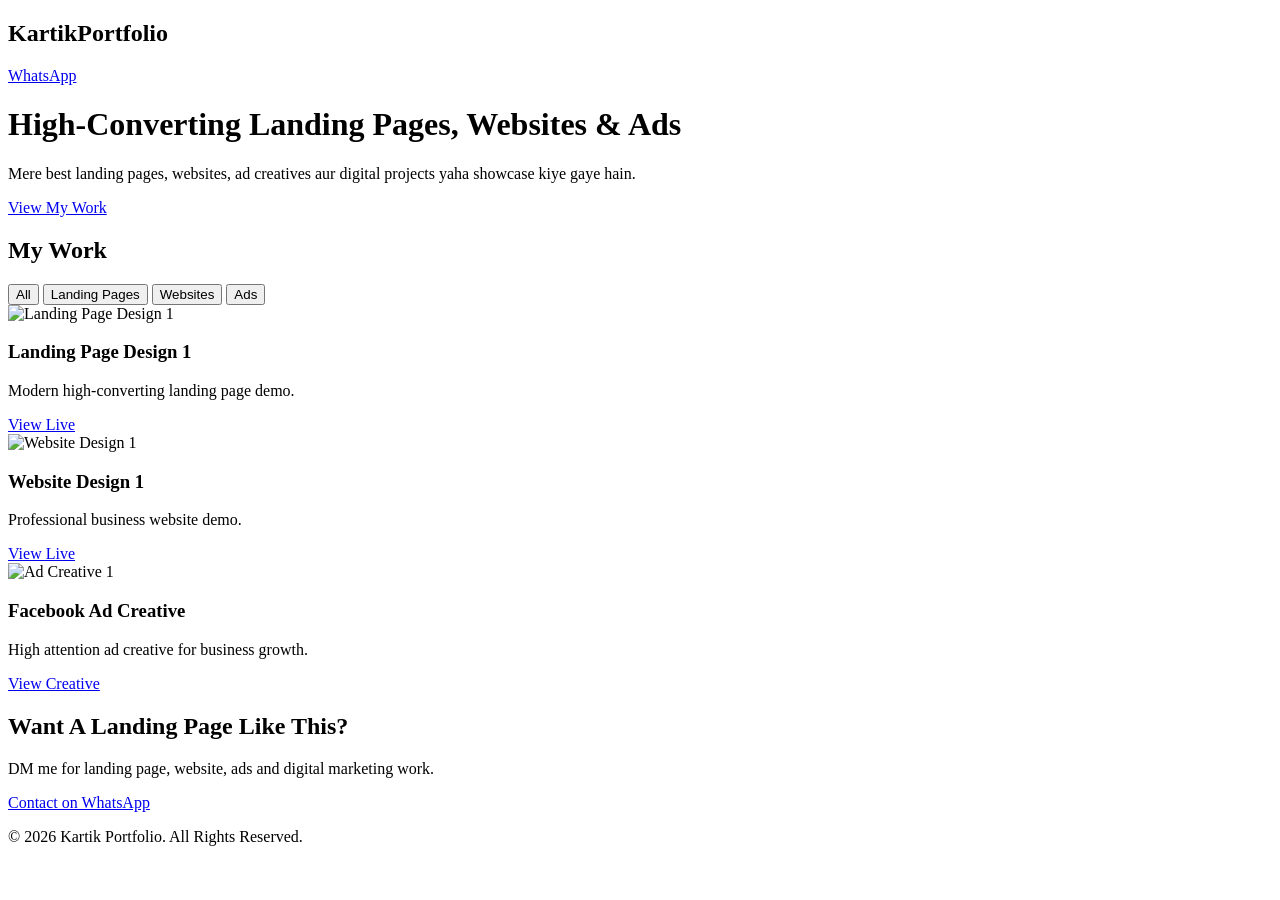
==== index.html @ cfd78c70 "Create index.html" ====
<!DOCTYPE html>
<html lang="en">
<head>
  <meta charset="UTF-8" />
  <meta name="viewport" content="width=device-width, initial-scale=1.0" />
  <title>Kartik Portfolio | Landing Pages, Websites & Ads</title>
  <link rel="stylesheet" href="style.css" />
</head>
<body>

<header class="hero">
  <nav>
    <h2 class="logo">Kartik<span>Portfolio</span></h2>
    <a href="https://wa.me/916353527607" class="nav-btn" target="_blank">WhatsApp</a>
  </nav>

  <div class="hero-content">
    <h1>High-Converting Landing Pages, Websites & Ads</h1>
    <p>Mere best landing pages, websites, ad creatives aur digital projects yaha showcase kiye gaye hain.</p>
    <a href="#work" class="main-btn">View My Work</a>
  </div>
</header>

<section class="tabs-section" id="work">
  <h2>My Work</h2>

  <div class="tabs">
    <button class="tab active" data-filter="all">All</button>
    <button class="tab" data-filter="landing">Landing Pages</button>
    <button class="tab" data-filter="website">Websites</button>
    <button class="tab" data-filter="ads">Ads</button>
  </div>

  <div class="projects">

    <div class="card" data-category="landing">
      <img src="assets/images/design-1-preview.jpg" alt="Landing Page Design 1">
      <h3>Landing Page Design 1</h3>
      <p>Modern high-converting landing page demo.</p>
      <a href="landing-pages/design-1/" target="_blank">View Live</a>
    </div>

    <div class="card" data-category="website">
      <img src="assets/images/website-1-preview.jpg" alt="Website Design 1">
      <h3>Website Design 1</h3>
      <p>Professional business website demo.</p>
      <a href="websites/website-1/" target="_blank">View Live</a>
    </div>

    <div class="card" data-category="ads">
      <img src="assets/images/ad-1-preview.jpg" alt="Ad Creative 1">
      <h3>Facebook Ad Creative</h3>
      <p>High attention ad creative for business growth.</p>
      <a href="assets/images/ad-1-preview.jpg" target="_blank">View Creative</a>
    </div>

  </div>
</section>

<section class="contact">
  <h2>Want A Landing Page Like This?</h2>
  <p>DM me for landing page, website, ads and digital marketing work.</p>
  <a href="https://wa.me/916353527607" target="_blank" class="main-btn">Contact on WhatsApp</a>
</section>

<footer>
  <p>© 2026 Kartik Portfolio. All Rights Reserved.</p>
</footer>

<script src="script.js"></script>
</body>
</html>
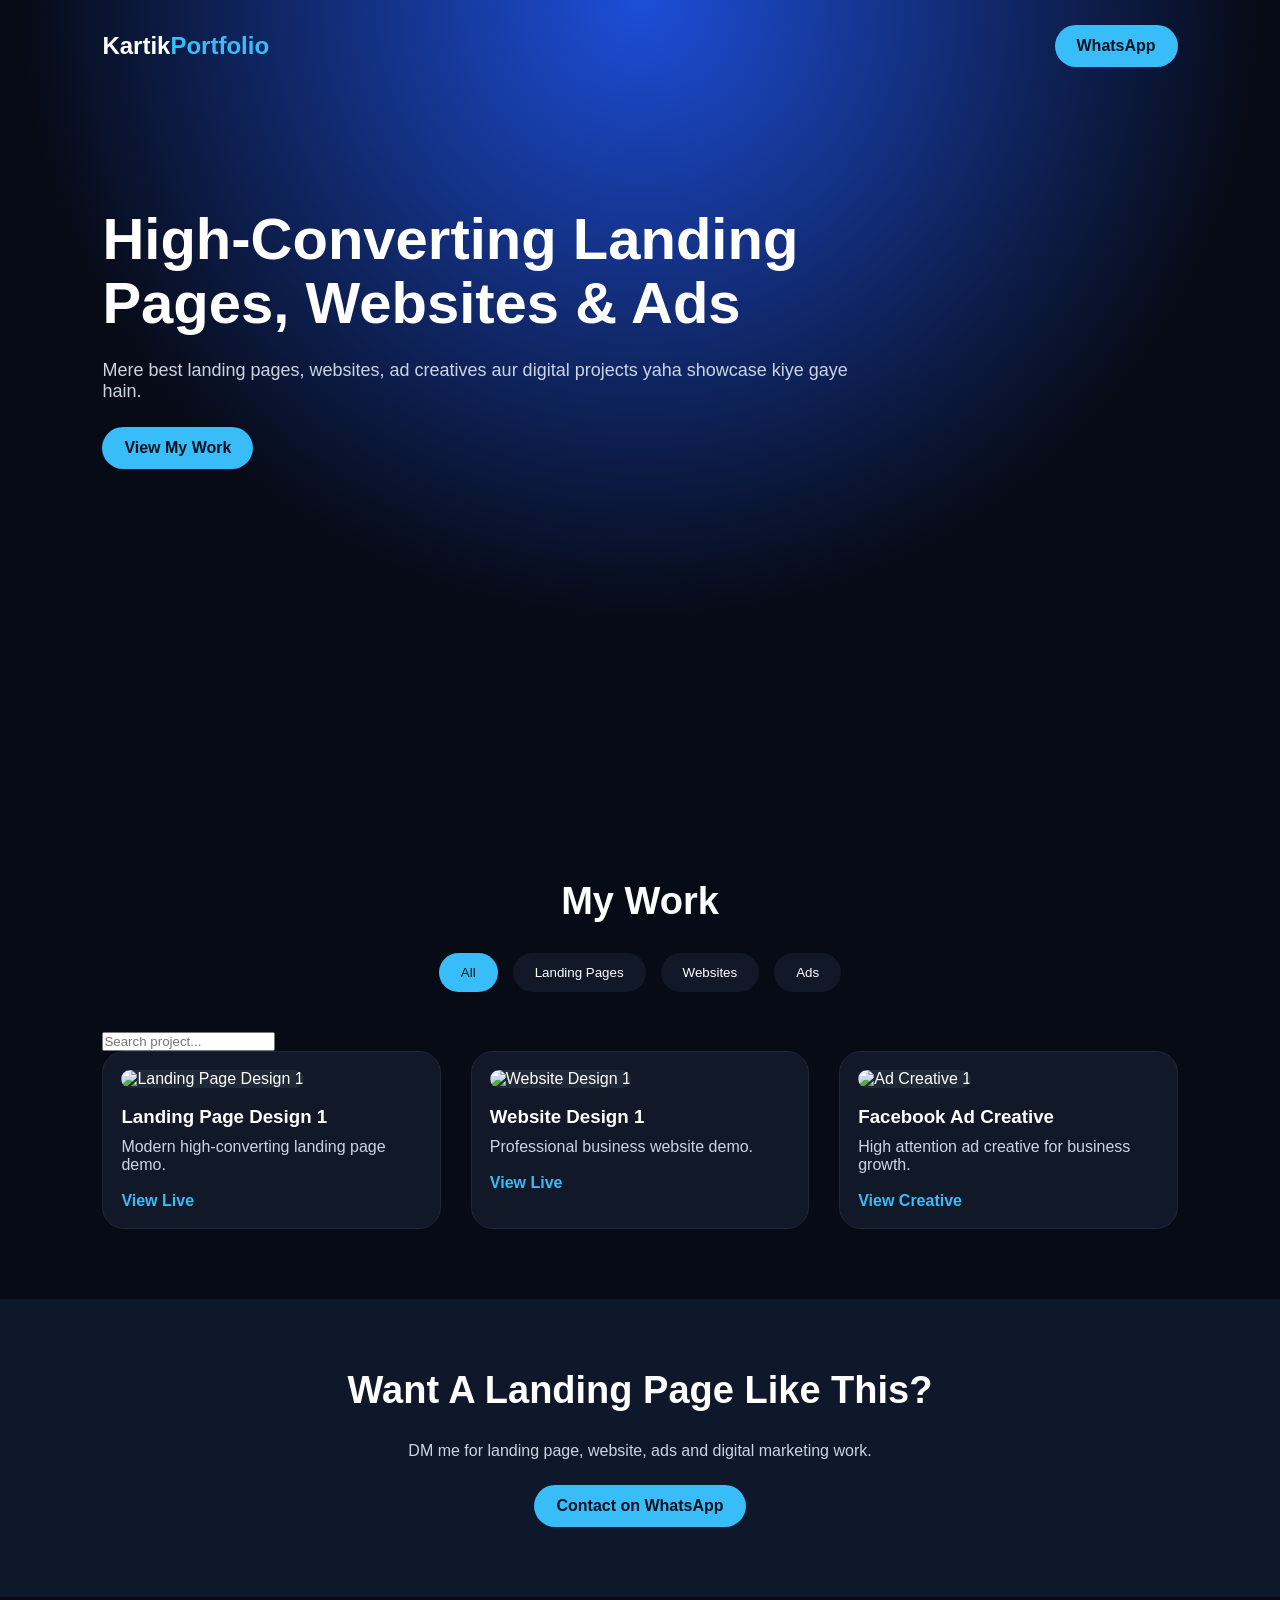
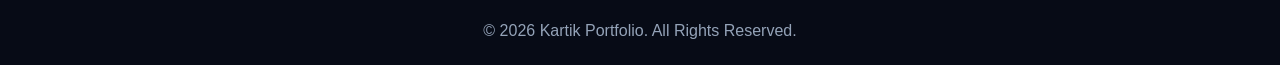
==== commit 6400edce: "Update index.html" ====
--- a/index.html
+++ b/index.html
@@ -30,6 +30,7 @@
     <button class="tab" data-filter="website">Websites</button>
     <button class="tab" data-filter="ads">Ads</button>
   </div>
+  <input type="text" id="searchInput" placeholder="Search project..." class="search-box">
 
   <div class="projects">
 
--- a/style.css
+++ b/style.css
@@ -0,0 +1,156 @@
+* {
+  margin: 0;
+  padding: 0;
+  box-sizing: border-box;
+  font-family: Arial, sans-serif;
+}
+
+body {
+  background: #070b16;
+  color: white;
+}
+
+.hero {
+  min-height: 90vh;
+  background: radial-gradient(circle at top, #1d4ed8, #070b16 60%);
+  padding: 25px 8%;
+}
+
+nav {
+  display: flex;
+  justify-content: space-between;
+  align-items: center;
+}
+
+.logo span {
+  color: #38bdf8;
+}
+
+.nav-btn,
+.main-btn {
+  background: #38bdf8;
+  color: #06111f;
+  padding: 12px 22px;
+  border-radius: 30px;
+  text-decoration: none;
+  font-weight: bold;
+  display: inline-block;
+}
+
+.hero-content {
+  max-width: 750px;
+  margin-top: 140px;
+}
+
+.hero-content h1 {
+  font-size: 58px;
+  line-height: 1.1;
+}
+
+.hero-content p {
+  margin: 25px 0;
+  color: #cbd5e1;
+  font-size: 18px;
+}
+
+.tabs-section {
+  padding: 70px 8%;
+}
+
+.tabs-section h2,
+.contact h2 {
+  text-align: center;
+  font-size: 38px;
+  margin-bottom: 30px;
+}
+
+.tabs {
+  display: flex;
+  justify-content: center;
+  gap: 15px;
+  margin-bottom: 40px;
+  flex-wrap: wrap;
+}
+
+.tab {
+  padding: 12px 22px;
+  border: none;
+  border-radius: 25px;
+  cursor: pointer;
+  background: #111827;
+  color: white;
+}
+
+.tab.active {
+  background: #38bdf8;
+  color: #06111f;
+}
+
+.projects {
+  display: grid;
+  grid-template-columns: repeat(auto-fit, minmax(280px, 1fr));
+  gap: 30px;
+}
+
+.card {
+  background: #111827;
+  border-radius: 22px;
+  padding: 18px;
+  border: 1px solid #1f2937;
+  transition: 0.3s;
+}
+
+.card:hover {
+  transform: translateY(-8px);
+  border-color: #38bdf8;
+}
+
+.card img {
+  width: 100%;
+  height: 190px;
+  object-fit: cover;
+  border-radius: 16px;
+  background: #1f2937;
+}
+
+.card h3 {
+  margin: 18px 0 10px;
+}
+
+.card p {
+  color: #cbd5e1;
+  margin-bottom: 18px;
+}
+
+.card a {
+  color: #38bdf8;
+  text-decoration: none;
+  font-weight: bold;
+}
+
+.contact {
+  text-align: center;
+  padding: 70px 8%;
+  background: #0f172a;
+}
+
+.contact p {
+  color: #cbd5e1;
+  margin-bottom: 25px;
+}
+
+footer {
+  text-align: center;
+  padding: 25px;
+  color: #94a3b8;
+}
+
+@media (max-width: 768px) {
+  .hero-content h1 {
+    font-size: 38px;
+  }
+
+  .hero-content {
+    margin-top: 90px;
+  }
+}
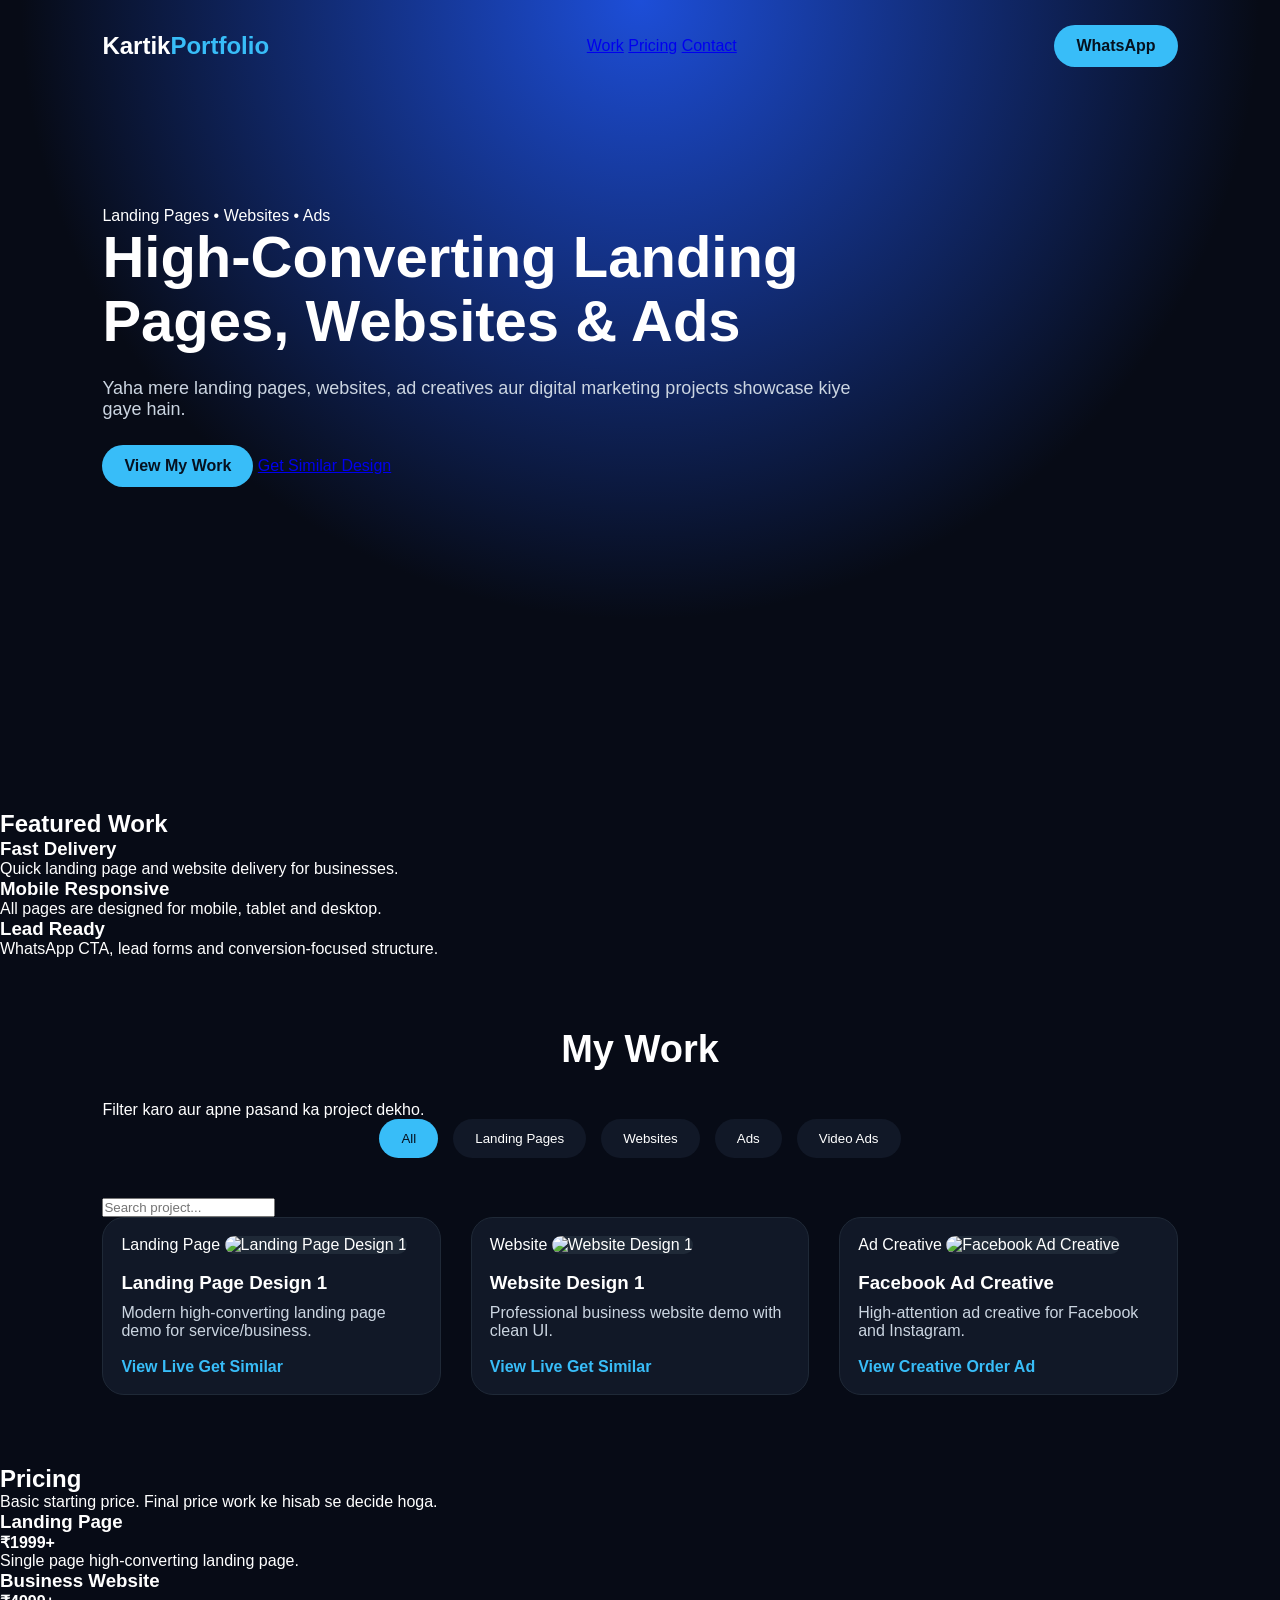
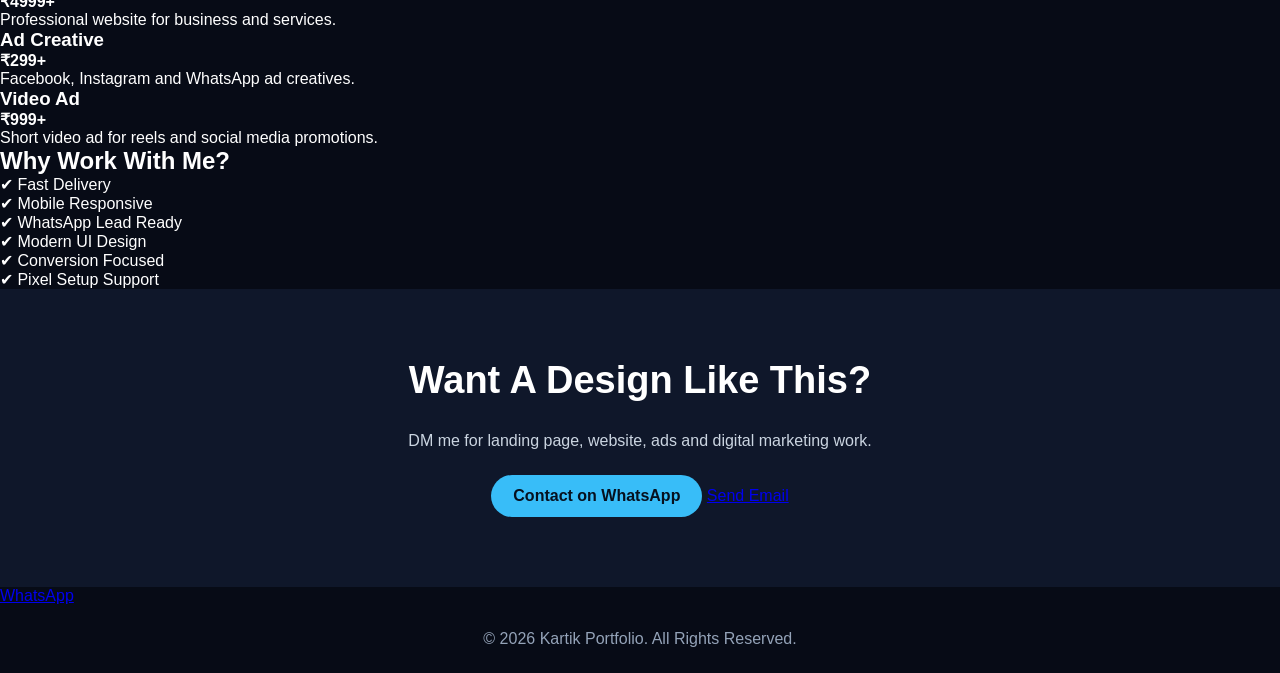
==== commit 2834adda: "Update index.html" ====
--- a/index.html
+++ b/index.html
@@ -3,66 +3,194 @@
 <head>
   <meta charset="UTF-8" />
   <meta name="viewport" content="width=device-width, initial-scale=1.0" />
+
   <title>Kartik Portfolio | Landing Pages, Websites & Ads</title>
+  <meta name="description" content="Portfolio of landing pages, websites, ad creatives and digital marketing work by Kartik.">
+
   <link rel="stylesheet" href="style.css" />
 </head>
 <body>
 
 <header class="hero">
-  <nav>
+  <nav class="navbar">
     <h2 class="logo">Kartik<span>Portfolio</span></h2>
-    <a href="https://wa.me/916353527607" class="nav-btn" target="_blank">WhatsApp</a>
+
+    <div class="nav-links">
+      <a href="#work">Work</a>
+      <a href="#pricing">Pricing</a>
+      <a href="#contact">Contact</a>
+    </div>
+
+    <a href="https://wa.me/916353527607?text=Hi%20Kartik%2C%20mujhe%20landing%20page%20banwana%20hai" class="nav-btn" target="_blank">
+      WhatsApp
+    </a>
   </nav>
 
   <div class="hero-content">
+    <span class="hero-badge">Landing Pages • Websites • Ads</span>
     <h1>High-Converting Landing Pages, Websites & Ads</h1>
-    <p>Mere best landing pages, websites, ad creatives aur digital projects yaha showcase kiye gaye hain.</p>
-    <a href="#work" class="main-btn">View My Work</a>
+    <p>
+      Yaha mere landing pages, websites, ad creatives aur digital marketing projects showcase kiye gaye hain.
+    </p>
+
+    <div class="hero-buttons">
+      <a href="#work" class="main-btn">View My Work</a>
+      <a href="https://wa.me/916353527607?text=Hi%20Kartik%2C%20mujhe%20portfolio%20dekhkar%20kaam%20karwana%20hai" class="outline-btn" target="_blank">
+        Get Similar Design
+      </a>
+    </div>
   </div>
 </header>
+
+<section class="featured">
+  <h2>Featured Work</h2>
+
+  <div class="featured-grid">
+    <div class="featured-card">
+      <h3>Fast Delivery</h3>
+      <p>Quick landing page and website delivery for businesses.</p>
+    </div>
+
+    <div class="featured-card">
+      <h3>Mobile Responsive</h3>
+      <p>All pages are designed for mobile, tablet and desktop.</p>
+    </div>
+
+    <div class="featured-card">
+      <h3>Lead Ready</h3>
+      <p>WhatsApp CTA, lead forms and conversion-focused structure.</p>
+    </div>
+  </div>
+</section>
 
 <section class="tabs-section" id="work">
   <h2>My Work</h2>
+  <p class="section-subtitle">Filter karo aur apne pasand ka project dekho.</p>
 
   <div class="tabs">
     <button class="tab active" data-filter="all">All</button>
     <button class="tab" data-filter="landing">Landing Pages</button>
     <button class="tab" data-filter="website">Websites</button>
     <button class="tab" data-filter="ads">Ads</button>
-  </div>
+    <button class="tab" data-filter="video">Video Ads</button>
+  </div>
+
   <input type="text" id="searchInput" placeholder="Search project..." class="search-box">
 
   <div class="projects">
 
-    <div class="card" data-category="landing">
+    <div class="card" data-category="landing" data-name="landing page design 1 business high converting">
+      <span class="badge">Landing Page</span>
       <img src="assets/images/design-1-preview.jpg" alt="Landing Page Design 1">
+
       <h3>Landing Page Design 1</h3>
-      <p>Modern high-converting landing page demo.</p>
-      <a href="landing-pages/design-1/" target="_blank">View Live</a>
-    </div>
-
-    <div class="card" data-category="website">
+      <p>Modern high-converting landing page demo for service/business.</p>
+
+      <div class="card-buttons">
+        <a href="landing-pages/design-1/" target="_blank">View Live</a>
+        <a href="https://wa.me/916353527607?text=Hi%20Kartik%2C%20mujhe%20aisa%20hi%20landing%20page%20banwana%20hai" target="_blank">
+          Get Similar
+        </a>
+      </div>
+    </div>
+
+    <div class="card" data-category="website" data-name="website design 1 business website">
+      <span class="badge">Website</span>
       <img src="assets/images/website-1-preview.jpg" alt="Website Design 1">
+
       <h3>Website Design 1</h3>
-      <p>Professional business website demo.</p>
-      <a href="websites/website-1/" target="_blank">View Live</a>
-    </div>
-
-    <div class="card" data-category="ads">
-      <img src="assets/images/ad-1-preview.jpg" alt="Ad Creative 1">
+      <p>Professional business website demo with clean UI.</p>
+
+      <div class="card-buttons">
+        <a href="websites/website-1/" target="_blank">View Live</a>
+        <a href="https://wa.me/916353527607?text=Hi%20Kartik%2C%20mujhe%20business%20website%20banwani%20hai" target="_blank">
+          Get Similar
+        </a>
+      </div>
+    </div>
+
+    <div class="card" data-category="ads" data-name="facebook ad creative instagram ad">
+      <span class="badge">Ad Creative</span>
+      <img src="assets/images/ad-1-preview.jpg" alt="Facebook Ad Creative">
+
       <h3>Facebook Ad Creative</h3>
-      <p>High attention ad creative for business growth.</p>
-      <a href="assets/images/ad-1-preview.jpg" target="_blank">View Creative</a>
-    </div>
-
-  </div>
-</section>
-
-<section class="contact">
-  <h2>Want A Landing Page Like This?</h2>
+      <p>High-attention ad creative for Facebook and Instagram.</p>
+
+      <div class="card-buttons">
+        <a href="assets/images/ad-1-preview.jpg" target="_blank">View Creative</a>
+        <a href="https://wa.me/916353527607?text=Hi%20Kartik%2C%20mujhe%20ad%20creative%20banwana%20hai" target="_blank">
+          Order Ad
+        </a>
+      </div>
+    </div>
+
+  </div>
+</section>
+
+<section class="pricing" id="pricing">
+  <h2>Pricing</h2>
+  <p class="section-subtitle">Basic starting price. Final price work ke hisab se decide hoga.</p>
+
+  <div class="pricing-grid">
+    <div class="price-card">
+      <h3>Landing Page</h3>
+      <h4>₹1999+</h4>
+      <p>Single page high-converting landing page.</p>
+    </div>
+
+    <div class="price-card">
+      <h3>Business Website</h3>
+      <h4>₹4999+</h4>
+      <p>Professional website for business and services.</p>
+    </div>
+
+    <div class="price-card">
+      <h3>Ad Creative</h3>
+      <h4>₹299+</h4>
+      <p>Facebook, Instagram and WhatsApp ad creatives.</p>
+    </div>
+
+    <div class="price-card">
+      <h3>Video Ad</h3>
+      <h4>₹999+</h4>
+      <p>Short video ad for reels and social media promotions.</p>
+    </div>
+  </div>
+</section>
+
+<section class="trust">
+  <h2>Why Work With Me?</h2>
+
+  <div class="trust-grid">
+    <div>✔ Fast Delivery</div>
+    <div>✔ Mobile Responsive</div>
+    <div>✔ WhatsApp Lead Ready</div>
+    <div>✔ Modern UI Design</div>
+    <div>✔ Conversion Focused</div>
+    <div>✔ Pixel Setup Support</div>
+  </div>
+</section>
+
+<section class="contact" id="contact">
+  <h2>Want A Design Like This?</h2>
   <p>DM me for landing page, website, ads and digital marketing work.</p>
-  <a href="https://wa.me/916353527607" target="_blank" class="main-btn">Contact on WhatsApp</a>
-</section>
+
+  <div class="contact-buttons">
+    <a href="https://wa.me/916353527607?text=Hi%20Kartik%2C%20mujhe%20portfolio%20dekhkar%20kaam%20karwana%20hai" target="_blank" class="main-btn">
+      Contact on WhatsApp
+    </a>
+
+    <a href="mailto:thekartikarya12345@gmail.com" class="outline-btn">
+      Send Email
+    </a>
+  </div>
+</section>
+
+<a href="https://wa.me/916353527607?text=Hi%20Kartik%2C%20mujhe%20portfolio%20dekhkar%20kaam%20karwana%20hai" 
+   class="whatsapp-float" 
+   target="_blank">
+  WhatsApp
+</a>
 
 <footer>
   <p>© 2026 Kartik Portfolio. All Rights Reserved.</p>
